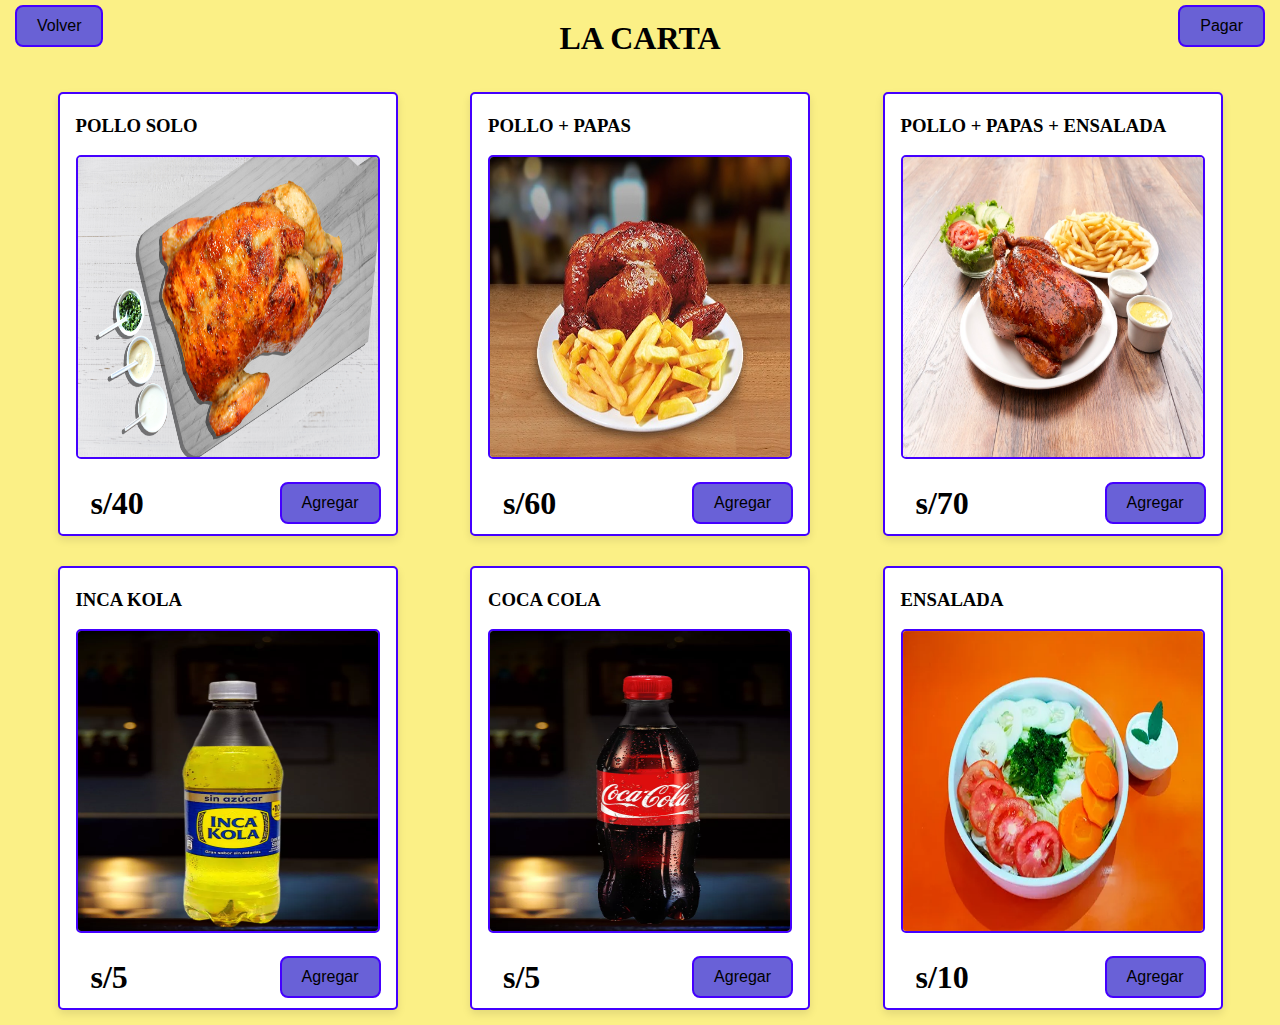
==== paginas/carta.html @ 4f284d66 "Primera subida del proyecto" ====
<!DOCTYPE html>
<head>
    <title>Polleria Pollo Express</title>
    <link href="/imagenes/polleria pollo express.ico" rel="shortcut icon"/>
    <link rel="stylesheet" href="/css/estilocarta.css" />
    <script src="/js/carta.js"></script>
</head>
<body>
    <div class="page-nav">
        <h1>LA CARTA</h1>
        <button id="checkout" class="button-checkout" onclick="pay()">Pagar</button>
        <button  class="back-button" onclick="back()">Volver</button>

    </div>
    <div class="page-content">
        <div class="product-container">
            <h3>POLLO SOLO</h3>
            <img src="/imagenes/POLLO SOLO.jpg"  height="300px"/>
            <h1>s/40</h1>
            <button class="button-add" onclick="add('POLLO SOLO', 40)">Agregar</button>
        </div>

        <div class="product-container">
            <h3>POLLO + PAPAS</h3>
            <img src="/imagenes/POLLO PAPAS.jpeg" height="300px"  />
            <h1>s/60</h1>
            <button class="button-add" onclick="add('POLLO + PAPAS', 60)">Agregar</button>
        </div>

        <div class="product-container">
            <h3>POLLO + PAPAS + ENSALADA</h3>
            <img src="/imagenes/POLLO PAPAS  Y ENSALADA.jpg" width="300px"  height="300px"/>
            <h1>s/70</h1>
            <button class="button-add" onclick="add('POLLO + PAPAS + ENSALADA', 70)">Agregar</button>
        </div>

        <div class="product-container">
            <h3>INCA KOLA</h3>
            <img src="/imagenes/inka kola.jpg" width="300px" height="300px"/>
            <h1>s/5</h1>
            <button class="button-add" onclick="add('INCA KOLA', 5)">Agregar</button>
        </div>

        <div class="product-container">
            <h3>COCA COLA</h3>
            <img src="/imagenes/coca  cola.jpg" width="300px" height="300px"/>
            <h1>s/5</h1>
            <button class="button-add" onclick="add('COCA COLA', 5)">Agregar</button>
        </div>

        <div class="product-container">
            <h3>ENSALADA</h3>
            <img src="/imagenes/ENSALADA.jpg"  width="300px" height="300px"/>
            <h1>s/10</h1>
            <button class="button-add" onclick="add('ENSALADA', 10)">Agregar</button>
        </div>
    </div>
</body>
---- css/estilocarta.css ----
body {
    margin: 0px;
    background-color: #faea5abb;
    font-family: 'Nerko One', cursive;
}

.back-button{
    background-color: rgba(102, 94, 214, 0.979);
    color: black;
    border: 2px solid rgb(68, 0, 255); 
    transition-duration: 0.4s;
    position: absolute;
    left: 15px;
    bottom: 10px;
}

.back-button:hover{
    background-color: #1cdbab; 
    color: black;
}

button {
    font-size: 16px;
    text-align: center;
    border-radius: 8px;
    padding: 10px 20px;
}

.page-nav {
    position: relative;
    text-align: center;
}

.page-nav h1 {
    margin: 20px;
}

.button-checkout {
    background-color: rgba(102, 94, 214, 0.979);
    color: black;
    border: 2px solid rgb(68, 0, 255); 
    transition-duration: 0.4s;
    position: absolute;
    right: 15px;
    bottom: 10px;
}

.button-checkout:hover {
    background-color: #1cdbab; 
    color: black;
}

.page-content {
    display: flex;
    flex-wrap: wrap;
    justify-content: space-evenly;
}

.product-container {
    margin: 15px;
    padding: 2px 16px;
    position: relative;
    box-shadow: 0 4px 8px 0 rgba(0,0,0,0.1);
    background-color: white;
    border: 2px solid rgb(68, 0, 255);
    border-radius: 5px;
}

.product-container:hover {
    box-shadow: 0 8px 16px 0 rgba(0,0,0,0.2);
  }

.product-container img {
    border: 2px solid rgb(68, 0, 255);
    border-radius: 5px;
    width: 300px;
}

.product-container h1 {
    margin-bottom: 10px;
    margin-left: 15px;
}

.button-add {
    background-color: rgba(102, 94, 214, 0.979);
    color: black;
    border: 2px solid rgb(68, 0, 255); 
    transition-duration: 0.4s;
    position: absolute;
    right: 15px;
    bottom: 10px;
}

.button-add:hover {
    background-color: #1cdbab; 
    color: black;
}
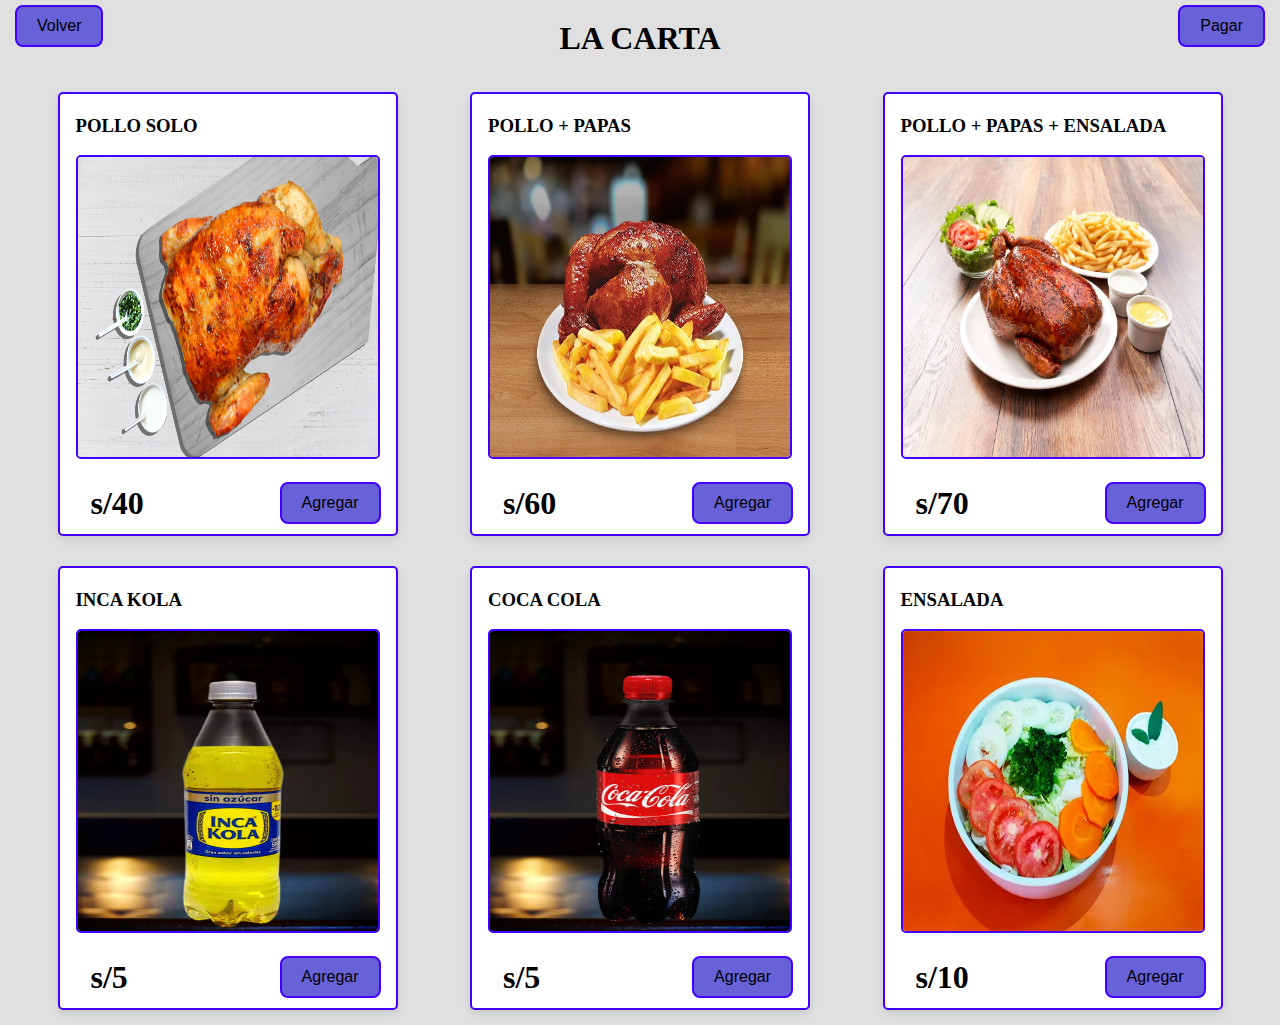
==== commit c6548f45: "otro mas" ====
--- a/paginas/carta.html
+++ b/paginas/carta.html
@@ -1,5 +1,10 @@
 <!DOCTYPE html>
+<html lang="es">
+
 <head>
+    <meta charset="UTF-8">
+    <meta http-equiv="X-UA-Compatible" content="IE=edge">
+    <meta name="viewport" content="width=device-width, initial-scale=1.0">
     <title>Polleria Pollo Express</title>
     <link href="/imagenes/polleria pollo express.ico" rel="shortcut icon"/>
     <link rel="stylesheet" href="/css/estilocarta.css" />
@@ -55,4 +60,5 @@
             <button class="button-add" onclick="add('ENSALADA', 10)">Agregar</button>
         </div>
     </div>
-</body> +</body> 
+</html>--- a/css/estilocarta.css
+++ b/css/estilocarta.css
@@ -1,6 +1,6 @@
 body {
     margin: 0px;
-    background-color: #faea5abb;
+    background-color: #e0e0e0;
     font-family: 'Nerko One', cursive;
 }
 
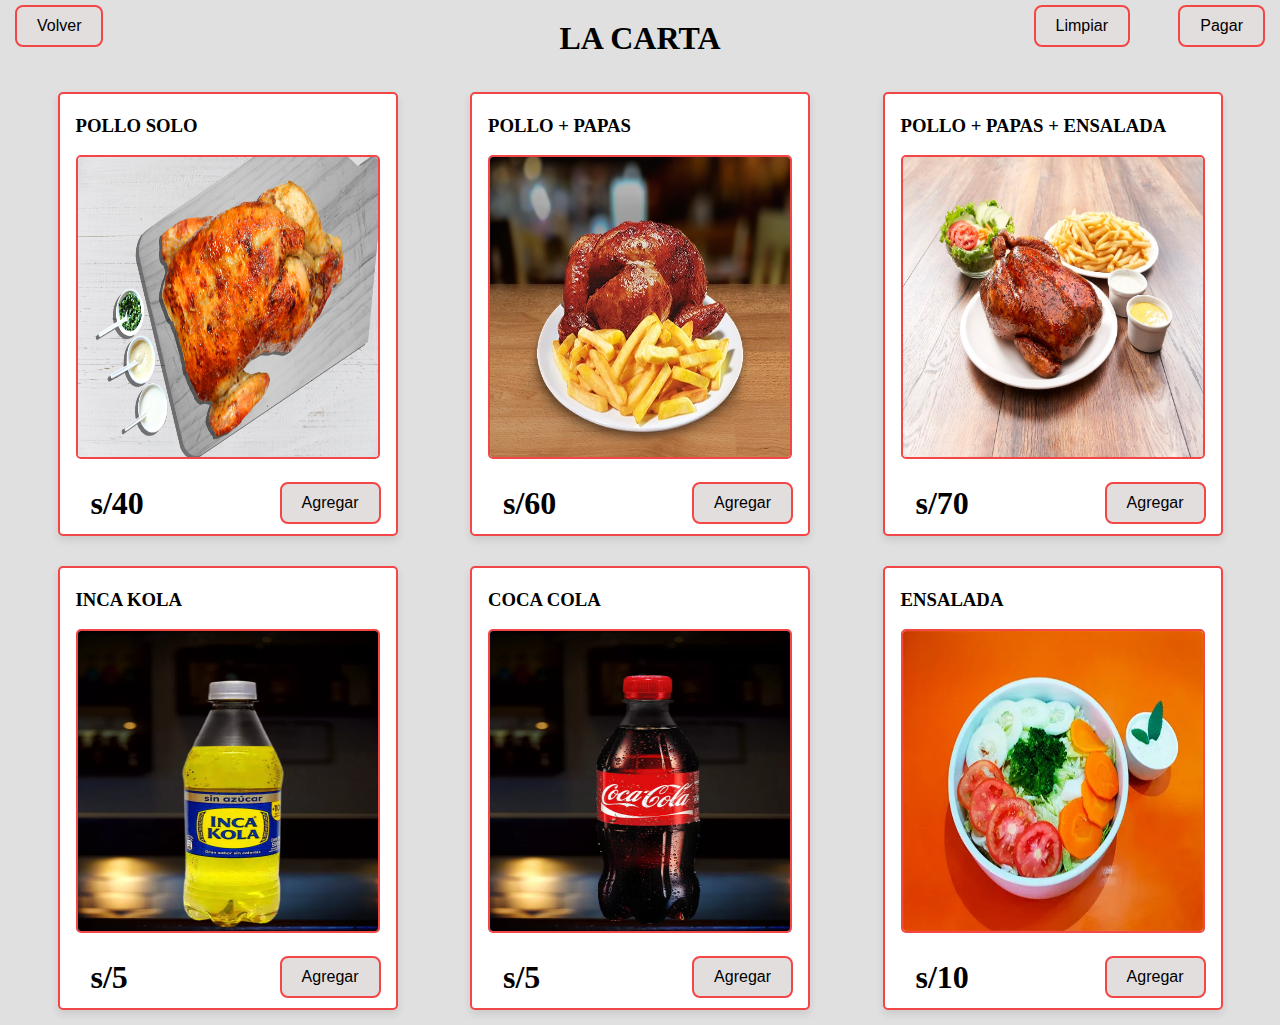
==== commit 7d07d835: "actualizacion 8" ====
--- a/paginas/carta.html
+++ b/paginas/carta.html
@@ -14,6 +14,7 @@
     <div class="page-nav">
         <h1>LA CARTA</h1>
         <button id="checkout" class="button-checkout" onclick="pay()">Pagar</button>
+        <button  class="clear-button" onclick="limpiar()">Limpiar</button>
         <button  class="back-button" onclick="back()">Volver</button>
 
     </div>
--- a/css/estilocarta.css
+++ b/css/estilocarta.css
@@ -5,17 +5,33 @@
 }
 
 .back-button{
-    background-color: rgba(102, 94, 214, 0.979);
+    background-color: #e2ddddfa;
     color: black;
-    border: 2px solid rgb(68, 0, 255); 
+    border: 2px solid #f34646;
     transition-duration: 0.4s;
     position: absolute;
     left: 15px;
     bottom: 10px;
 }
 
+.clear-button{
+    background-color: #e2ddddfa;
+    color: black;
+    border: 2px solid #f34646;
+    transition-duration: 0.4s;
+    position: absolute;
+    right: 150px;
+    bottom: 10px;    
+}
+
+.clear-button:hover {
+    background-color: #9c413b; 
+    color: black;
+}
+
+
 .back-button:hover{
-    background-color: #1cdbab; 
+    background-color: #9c413b; 
     color: black;
 }
 
@@ -36,9 +52,9 @@
 }
 
 .button-checkout {
-    background-color: rgba(102, 94, 214, 0.979);
+    background-color: #e2ddddfa;
     color: black;
-    border: 2px solid rgb(68, 0, 255); 
+    border: 2px solid #f34646;
     transition-duration: 0.4s;
     position: absolute;
     right: 15px;
@@ -46,7 +62,7 @@
 }
 
 .button-checkout:hover {
-    background-color: #1cdbab; 
+    background-color: #9c413b; 
     color: black;
 }
 
@@ -62,7 +78,7 @@
     position: relative;
     box-shadow: 0 4px 8px 0 rgba(0,0,0,0.1);
     background-color: white;
-    border: 2px solid rgb(68, 0, 255);
+    border: 2px solid #f34646;
     border-radius: 5px;
 }
 
@@ -71,7 +87,7 @@
   }
 
 .product-container img {
-    border: 2px solid rgb(68, 0, 255);
+    border: 2px solid #f34646;
     border-radius: 5px;
     width: 300px;
 }
@@ -82,9 +98,9 @@
 }
 
 .button-add {
-    background-color: rgba(102, 94, 214, 0.979);
+    background-color: #e2ddddfa;
     color: black;
-    border: 2px solid rgb(68, 0, 255); 
+    border: 2px solid #f34646;
     transition-duration: 0.4s;
     position: absolute;
     right: 15px;
@@ -92,6 +108,6 @@
 }
 
 .button-add:hover {
-    background-color: #1cdbab; 
+    background-color: #9c413b; 
     color: black;
 } 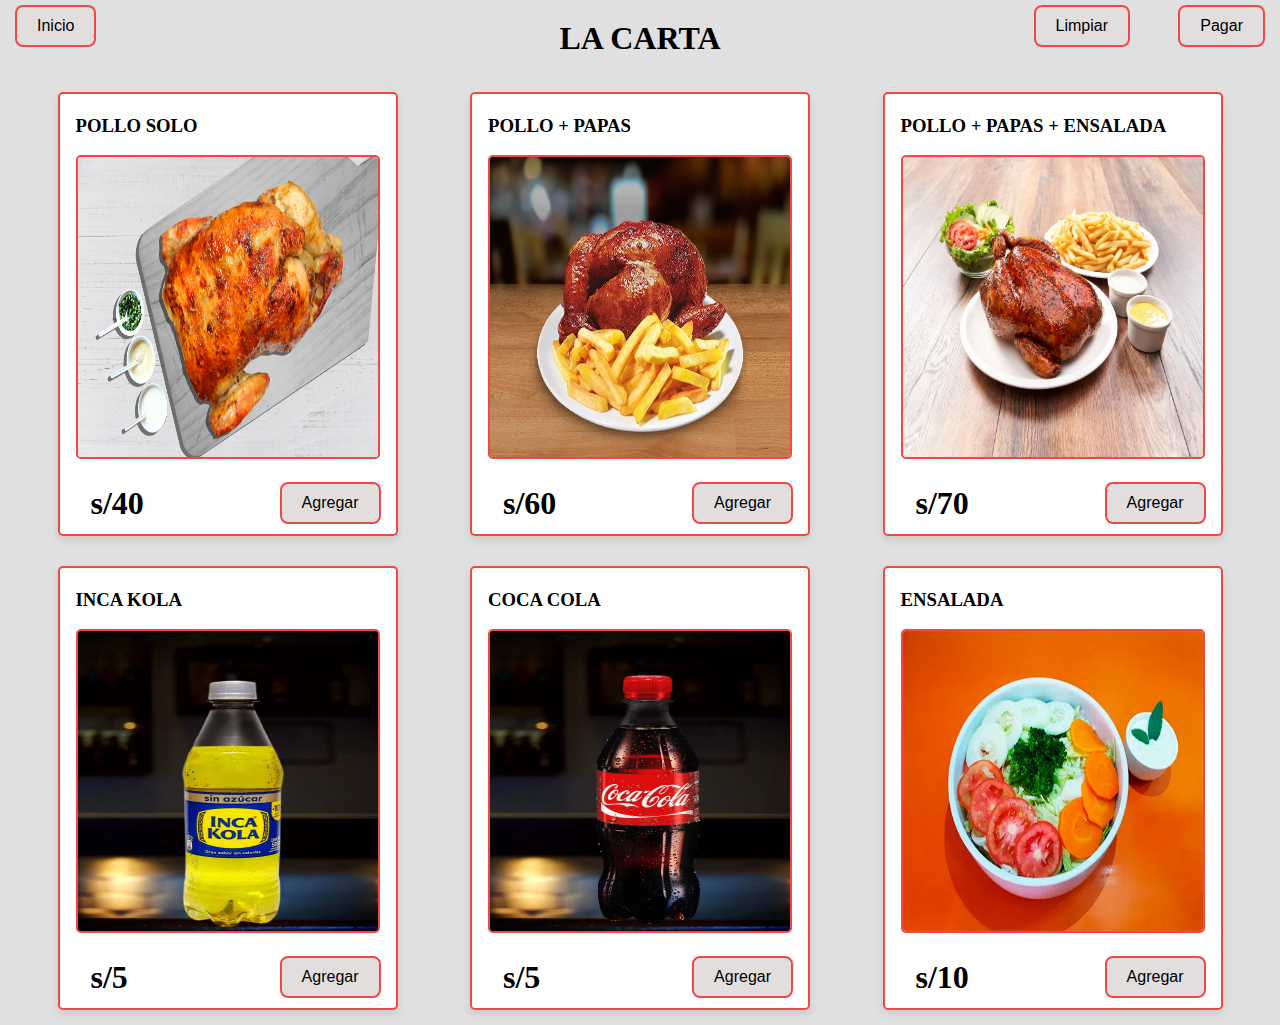
==== commit c3944d23: "actualizacion 9" ====
--- a/paginas/carta.html
+++ b/paginas/carta.html
@@ -15,8 +15,7 @@
         <h1>LA CARTA</h1>
         <button id="checkout" class="button-checkout" onclick="pay()">Pagar</button>
         <button  class="clear-button" onclick="limpiar()">Limpiar</button>
-        <button  class="back-button" onclick="back()">Volver</button>
-
+        <button  class="back-button" onclick="back()">Inicio</button>
     </div>
     <div class="page-content">
         <div class="product-container">
--- a/css/estilocarta.css
+++ b/css/estilocarta.css
@@ -12,6 +12,16 @@
     position: absolute;
     left: 15px;
     bottom: 10px;
+}
+
+.back-button-queja{
+    background-color: #e2ddddfa;
+    color: black;
+    border: 2px solid #f34646;
+    transition-duration: 0.4s;
+    position: absolute;
+    left: 15px;
+    bottom: 40px;
 }
 
 .clear-button{
